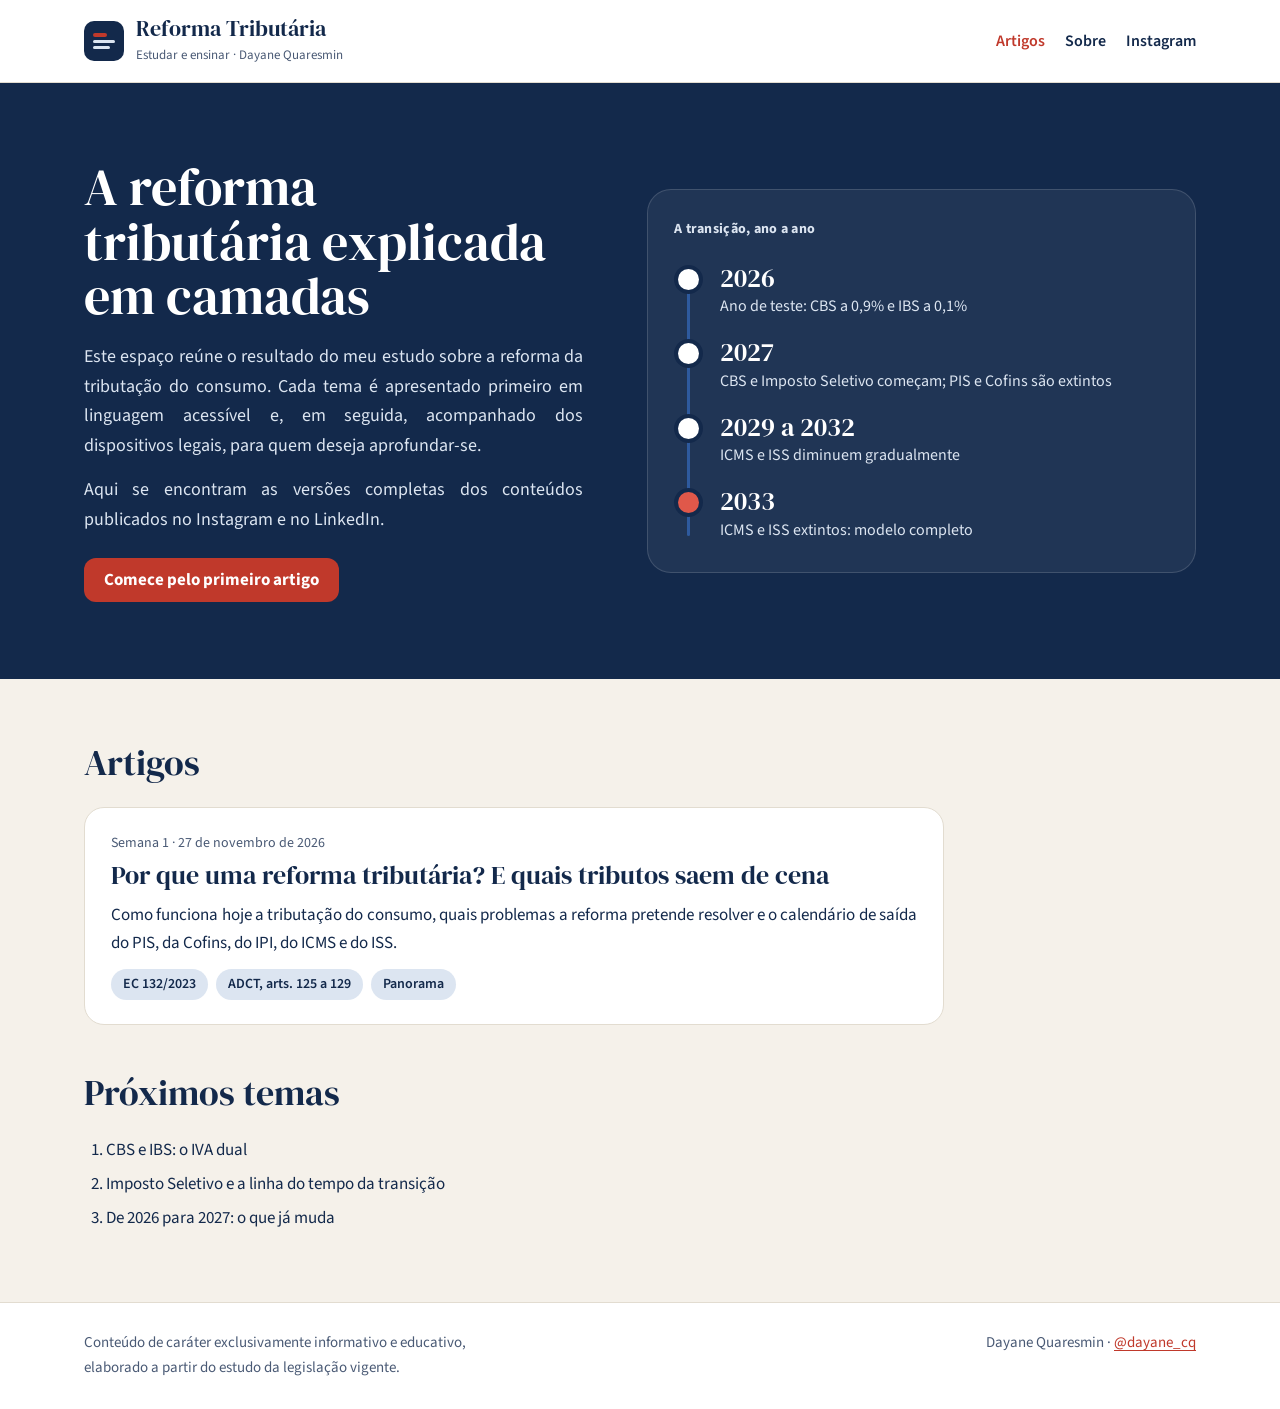
==== index.html @ baf085f2 "Publica o blog com o primeiro artigo (Semana 1) Co-Authored-By: Claude Opus 5.5 <noreply@anthropic.c" ====
<!DOCTYPE html>
<html lang="pt-BR">
<head>
<meta charset="utf-8">
<meta name="viewport" content="width=device-width, initial-scale=1">
<title>Reforma Tributária: Estudar e Ensinar</title>
<meta name="description" content="Estudo da reforma tributária (EC 132/2023, LC 214/2025 e LC 227/2026) explicado em linguagem acessível, sempre com o dispositivo legal.">
<link rel="preconnect" href="https://fonts.googleapis.com">
<link rel="preconnect" href="https://fonts.gstatic.com" crossorigin>
<link href="https://fonts.googleapis.com/css2?family=DM+Serif+Display&family=Source+Sans+3:wght@400;600;700&display=swap" rel="stylesheet">
<link rel="stylesheet" href="assets/style.css">
</head>
<body>

<header class="topo">
  <div class="wrap">
    <a class="marca" href="index.html">
      <svg width="40" height="40" viewBox="0 0 40 40" aria-hidden="true"><rect width="40" height="40" rx="10" fill="#13294B"/><rect x="9" y="12" width="14" height="4" rx="2" fill="#C0392B"/><rect x="9" y="19" width="22" height="3" rx="1.5" fill="#DCE5F1"/><rect x="9" y="25" width="17" height="3" rx="1.5" fill="#DCE5F1"/></svg>
      <span><b>Reforma Tributária</b><small>Estudar e ensinar · Dayane Quaresmin</small></span>
    </a>
    <nav class="menu" aria-label="Menu principal">
      <a href="index.html" aria-current="page">Artigos</a>
      <a href="sobre.html">Sobre</a>
      <a href="https://www.instagram.com/dayane_cq/">Instagram</a>
    </nav>
  </div>
</header>

<section class="capa">
  <div class="wrap">
    <div>
      <h1>A reforma tributária explicada em camadas</h1>
      <p>Este espaço reúne o resultado do meu estudo sobre a reforma da tributação do consumo. Cada tema é apresentado primeiro em linguagem acessível e, em seguida, acompanhado dos dispositivos legais, para quem deseja aprofundar-se.</p>
      <p>Aqui se encontram as versões completas dos conteúdos publicados no Instagram e no LinkedIn.</p>
      <a class="chamada" href="artigos/semana-01-por-que-uma-reforma.html">Comece pelo primeiro artigo</a>
    </div>
    <div class="tempo">
      <h2>A transição, ano a ano</h2>
      <ol class="marcos">
        <li><b>2026</b><span>Ano de teste: CBS a 0,9% e IBS a 0,1%</span></li>
        <li><b>2027</b><span>CBS e Imposto Seletivo começam; PIS e Cofins são extintos</span></li>
        <li><b>2029 a 2032</b><span>ICMS e ISS diminuem gradualmente</span></li>
        <li class="fim"><b>2033</b><span>ICMS e ISS extintos: modelo completo</span></li>
      </ol>
    </div>
  </div>
</section>

<main>
  <h2 class="secao-titulo">Artigos</h2>
  <div class="lista">
    <article class="card">
      <p class="meta">Semana 1 · 27 de novembro de 2026</p>
      <h3><a href="artigos/semana-01-por-que-uma-reforma.html">Por que uma reforma tributária? E quais tributos saem de cena</a></h3>
      <p>Como funciona hoje a tributação do consumo, quais problemas a reforma pretende resolver e o calendário de saída do PIS, da Cofins, do IPI, do ICMS e do ISS.</p>
      <ul class="etiquetas"><li>EC 132/2023</li><li>ADCT, arts. 125 a 129</li><li>Panorama</li></ul>
    </article>
  </div>

  <section class="proximos">
    <h2 class="secao-titulo">Próximos temas</h2>
    <ol>
      <li>CBS e IBS: o IVA dual</li>
      <li>Imposto Seletivo e a linha do tempo da transição</li>
      <li>De 2026 para 2027: o que já muda</li>
    </ol>
  </section>
</main>

<footer class="rodape">
  <div class="wrap">
    <p>Conteúdo de caráter exclusivamente informativo e educativo, elaborado a partir do estudo da legislação vigente.</p>
    <p>Dayane Quaresmin · <a href="https://www.instagram.com/dayane_cq/">@dayane_cq</a></p>
  </div>
</footer>

</body>
</html>
---- assets/style.css ----
/*
VOICE: caderno de estudo sério e acessível, de uma procuradora que aprende e explica.
IDEA: um boletim impresso de estudo, com a linha do tempo da reforma como fio condutor.
PICTURE: na capa, a linha do tempo 2026–2033 em faixa azul-marinho.
COLOUR and TYPE: as cores dos cards (azul-marinho, azul, vermelho, branco, papel); DM Serif Display + Source Sans 3.
LAYOUT: cabeçalho, faixa de destaque, lista de artigos em coluna única; artigo em coluna de leitura de 68 caracteres.
*/
:root{
  --marinho:#13294B; --azul:#2E5A9E; --azul-claro:#DCE5F1; --vermelho:#C0392B;
  --papel:#F5F1EA; --branco:#FFFFFF; --cinza:#4A5A75; --linha:#E2DCD0;
  color-scheme:light;
}
*{box-sizing:border-box;min-width:0}
html{scroll-padding-top:72px}
body{margin:0;background:var(--papel);color:var(--marinho);font:17px/1.65 'Source Sans 3',system-ui,sans-serif;overflow-x:clip}
a{color:var(--vermelho);text-underline-offset:3px}
a:hover{color:#962C21}
a:focus-visible{outline:3px solid var(--azul);outline-offset:3px;border-radius:4px}
img{max-width:100%}

/* Cabeçalho */
.topo{background:var(--branco);border-bottom:1px solid var(--linha)}
.topo .wrap{display:flex;flex-wrap:wrap;align-items:center;gap:12px 28px;padding:16px max(5vw,16px);max-width:1240px;margin:0 auto}
.marca{display:flex;align-items:center;gap:12px;text-decoration:none;color:var(--marinho);margin-right:auto}
.marca svg{flex:none}
.marca b{font:400 22px/1.1 'DM Serif Display',Georgia,serif}
.marca small{display:block;font-size:13px;color:var(--cinza)}
.menu{display:flex;flex-wrap:wrap;gap:4px 20px;font-weight:600;font-size:16px}
.menu a{color:var(--marinho);text-decoration:none;padding:10px 0;display:inline-block}
.menu a:hover,.menu a[aria-current]{color:var(--vermelho)}

/* Faixa da capa */
.capa{background:var(--marinho);color:var(--branco)}
.capa .wrap{max-width:1240px;margin:0 auto;padding:clamp(36px,6vw,80px) max(5vw,16px);display:grid;grid-template-columns:minmax(0,1fr) minmax(0,1.1fr);gap:clamp(28px,5vw,64px);align-items:center}
.capa h1{font:400 clamp(34px,5vw,52px)/1.05 'DM Serif Display',Georgia,serif;margin:0 0 18px;text-wrap:balance}
.capa p{color:var(--azul-claro);font-size:18px;margin:0 0 14px;max-width:34em}
.capa .chamada{display:inline-flex;align-items:center;min-height:44px;padding:0 20px;margin-top:10px;border-radius:12px;background:var(--vermelho);color:var(--branco);font-weight:700;text-decoration:none}
.capa .chamada:hover{background:#962C21;color:var(--branco)}

.tempo{background:rgba(255,255,255,.06);border:1px solid rgba(255,255,255,.14);border-radius:24px;padding:28px 26px}
.tempo h2{font-size:14px;font-weight:700;color:var(--azul-claro);margin:0 0 22px;letter-spacing:.02em}
.marcos{list-style:none;margin:0;padding:0;position:relative;display:grid;gap:18px}
.marcos::before{content:"";position:absolute;left:13px;top:8px;bottom:8px;width:3px;background:var(--azul);border-radius:2px}
.marcos li{position:relative;padding-left:46px}
.marcos li::before{content:"";position:absolute;left:4px;top:5px;width:21px;height:21px;border-radius:50%;background:var(--branco);box-shadow:0 0 0 4px var(--marinho)}
.marcos li.fim::before{background:#E0584A}
.marcos b{display:block;font:400 26px/1.1 'DM Serif Display',Georgia,serif;color:var(--branco)}
.marcos span{color:var(--azul-claro);font-size:16px}

/* Conteúdo */
main{max-width:1240px;margin:0 auto;padding:clamp(32px,5vw,64px) max(5vw,16px)}
.secao-titulo{font:400 clamp(28px,3.4vw,36px)/1.1 'DM Serif Display',Georgia,serif;margin:0 0 24px}
.lista{display:grid;gap:18px;max-width:860px}
.card{background:var(--branco);border:1px solid var(--linha);border-radius:20px;padding:24px 26px}
.card .meta{font-size:14px;color:var(--cinza);margin:0 0 6px}
.card h3{font:400 26px/1.15 'DM Serif Display',Georgia,serif;margin:0 0 10px}
.card h3 a{color:var(--marinho);text-decoration:none}
.card h3 a:hover{color:var(--vermelho)}
.card p{margin:0 0 12px}
.etiquetas{display:flex;flex-wrap:wrap;gap:8px;margin:0;padding:0;list-style:none}
.etiquetas li{font-size:14px;font-weight:600;background:var(--azul-claro);color:var(--marinho);padding:4px 12px;border-radius:999px}
.proximos{margin-top:48px;max-width:860px}
.proximos ol{margin:0;padding-left:22px}
.proximos li{margin:6px 0}

/* Artigo */
.artigo{max-width:720px;margin:0 auto}
.artigo .meta{font-size:15px;color:var(--cinza);margin:0 0 10px}
.artigo h1{font:400 clamp(34px,5vw,48px)/1.08 'DM Serif Display',Georgia,serif;margin:0 0 18px;text-wrap:balance}
.artigo .abertura{font-size:20px;line-height:1.55;color:var(--cinza);margin:0 0 32px}
.artigo h2{font:400 30px/1.15 'DM Serif Display',Georgia,serif;margin:44px 0 14px}
.artigo p,.artigo li{max-width:68ch}
.artigo ul{padding-left:22px}
.artigo li{margin:8px 0}
.tabela{width:100%;border-collapse:collapse;margin:20px 0 8px;background:var(--branco);border-radius:16px;overflow:hidden;font-size:16px}
.tabela th,.tabela td{text-align:left;padding:12px 14px;border-bottom:1px solid var(--linha);vertical-align:top}
.tabela th{background:var(--marinho);color:var(--branco);font-weight:700}
.tabela tr:last-child td{border-bottom:0}
.riscado{text-decoration:line-through;text-decoration-color:var(--vermelho);color:var(--cinza)}
.nota{background:var(--azul-claro);border-radius:16px;padding:18px 20px;margin:24px 0}
.nota strong{display:block;margin-bottom:4px}
.aprofundar{background:var(--marinho);color:var(--branco);border-radius:20px;padding:26px 26px 18px;margin:48px 0 0}
.aprofundar h2{color:var(--branco);margin:0 0 12px;font-size:26px}
.aprofundar li{color:var(--azul-claro)}
.aprofundar b{color:var(--branco)}
.voltar{display:inline-flex;align-items:center;min-height:44px;font-weight:600}

/* Sobre */
.sobre{max-width:720px}
.sobre h1{font:400 clamp(34px,5vw,48px)/1.08 'DM Serif Display',Georgia,serif;margin:0 0 20px}

/* Rodapé */
.rodape{background:var(--branco);border-top:1px solid var(--linha);font-size:15px;color:var(--cinza)}
.rodape .wrap{max-width:1240px;margin:0 auto;padding:28px max(5vw,16px);display:flex;flex-wrap:wrap;gap:10px 32px;justify-content:space-between}
.rodape p{margin:0;max-width:60ch}

/* Texto justificado */
.capa p,.card p,.artigo p,.artigo li,.sobre p,.sobre li,.nota,.proximos li{text-align:justify;hyphens:auto;-webkit-hyphens:auto}
.artigo .meta,.card .meta{text-align:left}

@media(max-width:820px){
  .capa .wrap{grid-template-columns:minmax(0,1fr)}
}
@media(max-width:600px){
  body{font-size:16px}
  .tabela{font-size:14px}
  .tabela thead{display:none}
  .tabela tr{display:grid;padding:10px 14px;border-bottom:1px solid var(--linha)}
  .tabela td{border:0;padding:3px 0}
  .tabela td::before{content:attr(data-l) ": ";font-weight:700;color:var(--marinho)}
}
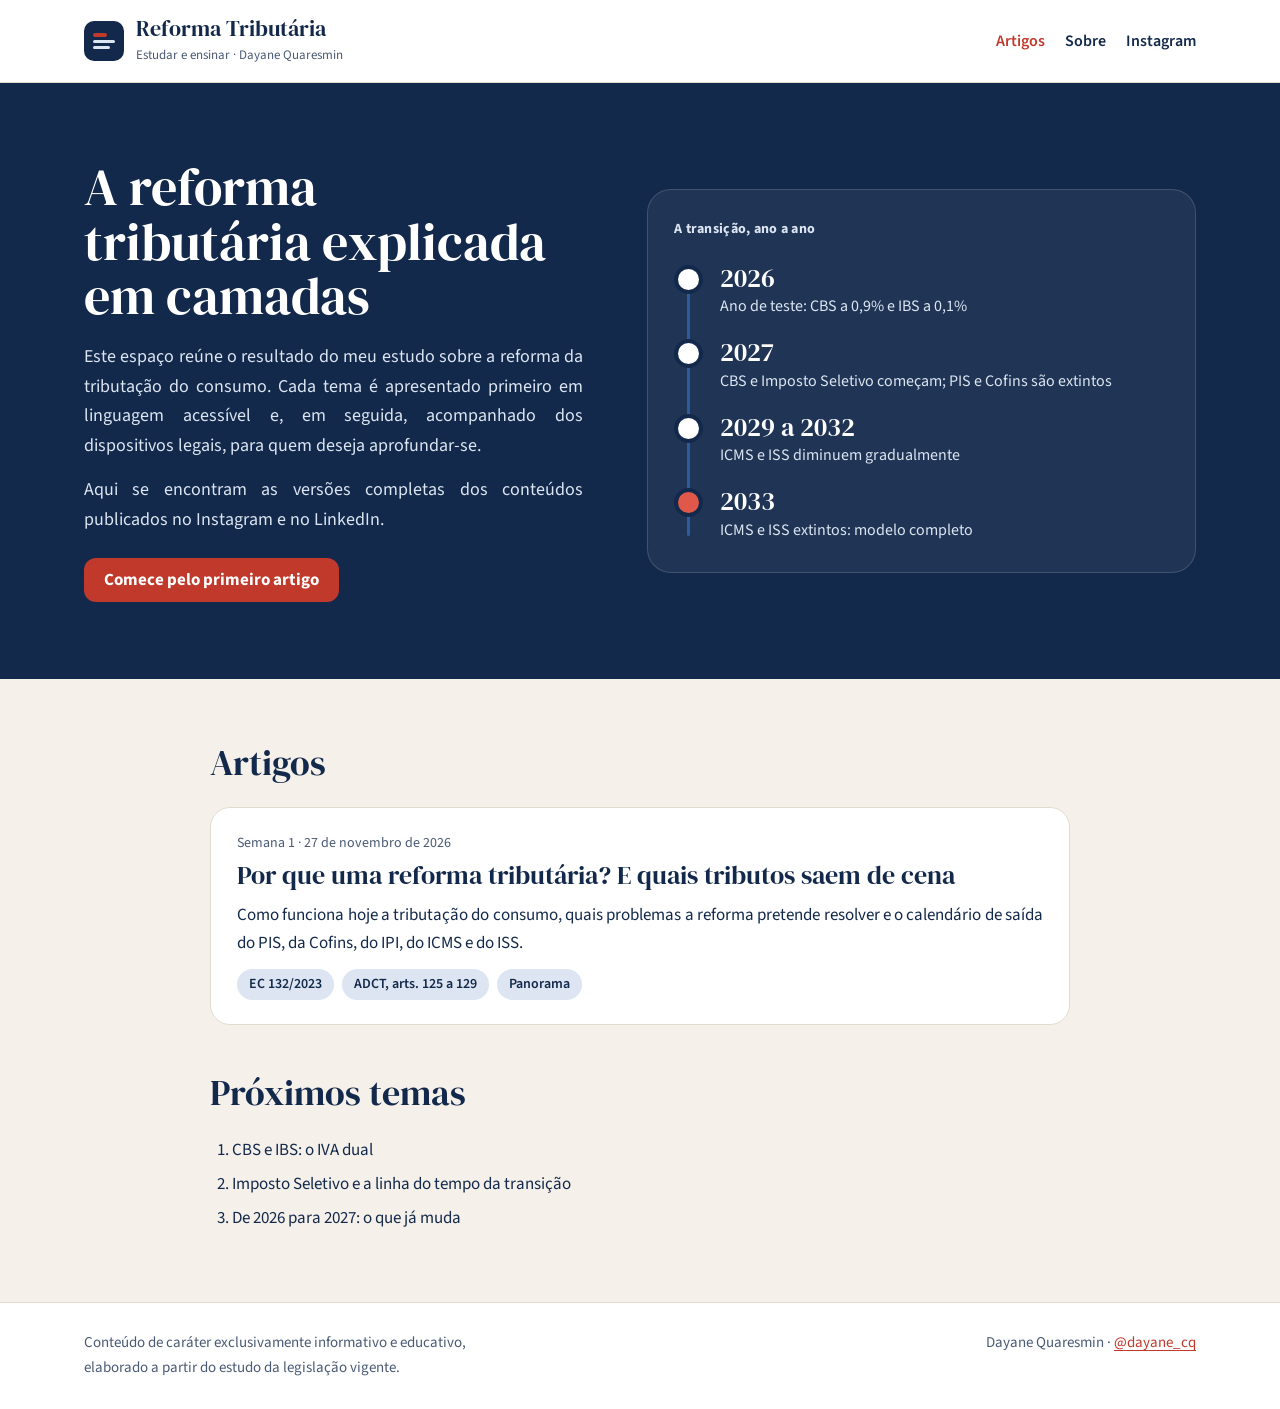
==== commit 1ff03c8d: "Centraliza o conteúdo e força a atualização do estilo Co-Authored-By: Claude Opus 5.5 <noreply@anthr" ====
--- a/index.html
+++ b/index.html
@@ -8,7 +8,7 @@
 <link rel="preconnect" href="https://fonts.googleapis.com">
 <link rel="preconnect" href="https://fonts.gstatic.com" crossorigin>
 <link href="https://fonts.googleapis.com/css2?family=DM+Serif+Display&family=Source+Sans+3:wght@400;600;700&display=swap" rel="stylesheet">
-<link rel="stylesheet" href="assets/style.css">
+<link rel="stylesheet" href="assets/style.css?v=3">
 </head>
 <body>
 
@@ -47,6 +47,7 @@
 </section>
 
 <main>
+  <div class="coluna">
   <h2 class="secao-titulo">Artigos</h2>
   <div class="lista">
     <article class="card">
@@ -65,6 +66,7 @@
       <li>De 2026 para 2027: o que já muda</li>
     </ol>
   </section>
+  </div>
 </main>
 
 <footer class="rodape">
--- a/assets/style.css
+++ b/assets/style.css
@@ -50,7 +50,7 @@
 /* Conteúdo */
 main{max-width:1240px;margin:0 auto;padding:clamp(32px,5vw,64px) max(5vw,16px)}
 .secao-titulo{font:400 clamp(28px,3.4vw,36px)/1.1 'DM Serif Display',Georgia,serif;margin:0 0 24px}
-.lista{display:grid;gap:18px;max-width:860px}
+.lista{display:grid;gap:18px}
 .card{background:var(--branco);border:1px solid var(--linha);border-radius:20px;padding:24px 26px}
 .card .meta{font-size:14px;color:var(--cinza);margin:0 0 6px}
 .card h3{font:400 26px/1.15 'DM Serif Display',Georgia,serif;margin:0 0 10px}
@@ -59,7 +59,7 @@
 .card p{margin:0 0 12px}
 .etiquetas{display:flex;flex-wrap:wrap;gap:8px;margin:0;padding:0;list-style:none}
 .etiquetas li{font-size:14px;font-weight:600;background:var(--azul-claro);color:var(--marinho);padding:4px 12px;border-radius:999px}
-.proximos{margin-top:48px;max-width:860px}
+.proximos{margin-top:48px}
 .proximos ol{margin:0;padding-left:22px}
 .proximos li{margin:6px 0}
 
@@ -69,7 +69,6 @@
 .artigo h1{font:400 clamp(34px,5vw,48px)/1.08 'DM Serif Display',Georgia,serif;margin:0 0 18px;text-wrap:balance}
 .artigo .abertura{font-size:20px;line-height:1.55;color:var(--cinza);margin:0 0 32px}
 .artigo h2{font:400 30px/1.15 'DM Serif Display',Georgia,serif;margin:44px 0 14px}
-.artigo p,.artigo li{max-width:68ch}
 .artigo ul{padding-left:22px}
 .artigo li{margin:8px 0}
 .tabela{width:100%;border-collapse:collapse;margin:20px 0 8px;background:var(--branco);border-radius:16px;overflow:hidden;font-size:16px}
@@ -86,7 +85,8 @@
 .voltar{display:inline-flex;align-items:center;min-height:44px;font-weight:600}
 
 /* Sobre */
-.sobre{max-width:720px}
+.sobre{max-width:860px;margin:0 auto}
+.coluna{max-width:860px;margin:0 auto}
 .sobre h1{font:400 clamp(34px,5vw,48px)/1.08 'DM Serif Display',Georgia,serif;margin:0 0 20px}
 
 /* Rodapé */
@@ -94,9 +94,9 @@
 .rodape .wrap{max-width:1240px;margin:0 auto;padding:28px max(5vw,16px);display:flex;flex-wrap:wrap;gap:10px 32px;justify-content:space-between}
 .rodape p{margin:0;max-width:60ch}
 
-/* Texto justificado */
-.capa p,.card p,.artigo p,.artigo li,.sobre p,.sobre li,.nota,.proximos li{text-align:justify;hyphens:auto;-webkit-hyphens:auto}
-.artigo .meta,.card .meta{text-align:left}
+/* Texto justificado, sem separação silábica, com a mesma largura dentro e fora das caixas */
+p,li,.nota{text-align:justify;hyphens:manual;-webkit-hyphens:manual;overflow-wrap:normal;word-break:normal}
+.meta,.marcos li,.etiquetas li,.menu a,.rodape p,.tabela td{text-align:left}
 
 @media(max-width:820px){
   .capa .wrap{grid-template-columns:minmax(0,1fr)}
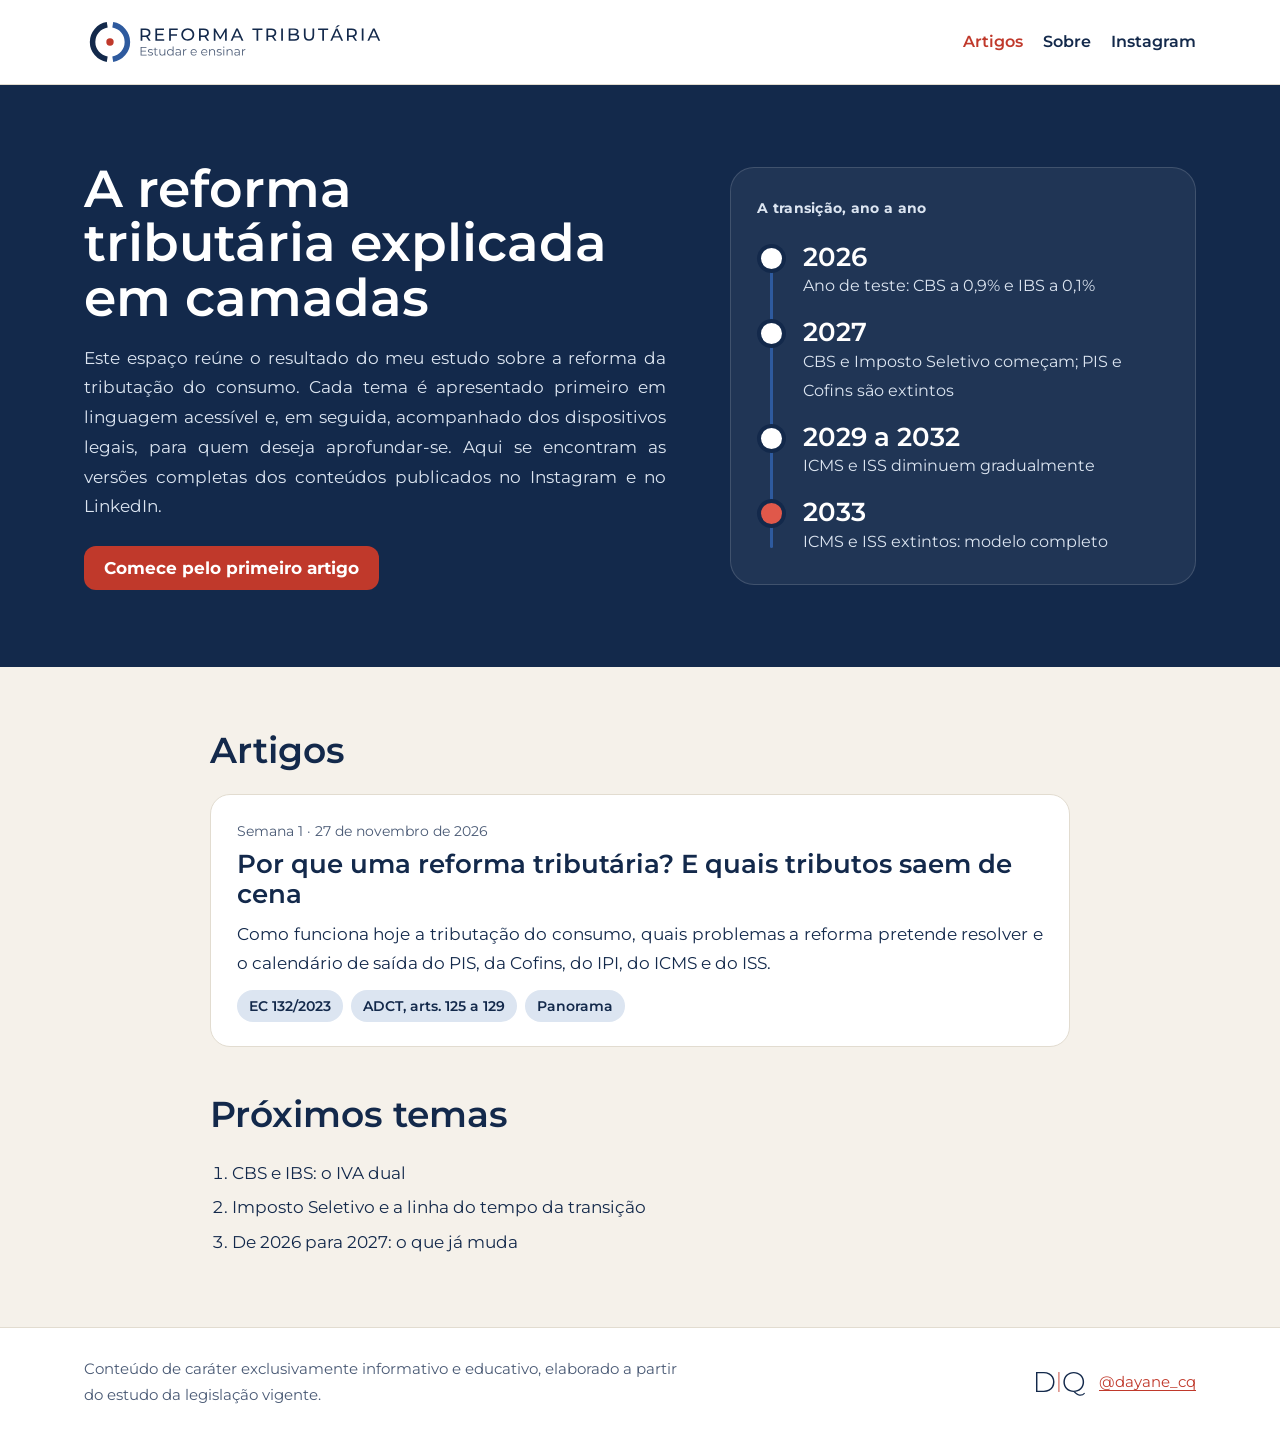
==== commit ebf3a9cb: "Aplica a identidade visual: selo da série, assinatura D | Q, ícone e fonte Montserrat Co-Authored-By" ====
--- a/index.html
+++ b/index.html
@@ -7,17 +7,15 @@
 <meta name="description" content="Estudo da reforma tributária (EC 132/2023, LC 214/2025 e LC 227/2026) explicado em linguagem acessível, sempre com o dispositivo legal.">
 <link rel="preconnect" href="https://fonts.googleapis.com">
 <link rel="preconnect" href="https://fonts.gstatic.com" crossorigin>
-<link href="https://fonts.googleapis.com/css2?family=DM+Serif+Display&family=Source+Sans+3:wght@400;600;700&display=swap" rel="stylesheet">
-<link rel="stylesheet" href="assets/style.css?v=3">
+<link href="https://fonts.googleapis.com/css2?family=Montserrat:wght@400;500;600&display=swap" rel="stylesheet">
+<link rel="icon" href="assets/marca/serie-simbolo.svg" type="image/svg+xml">
+<link rel="stylesheet" href="assets/style.css?v=4">
 </head>
 <body>
 
 <header class="topo">
   <div class="wrap">
-    <a class="marca" href="index.html">
-      <svg width="40" height="40" viewBox="0 0 40 40" aria-hidden="true"><rect width="40" height="40" rx="10" fill="#13294B"/><rect x="9" y="12" width="14" height="4" rx="2" fill="#C0392B"/><rect x="9" y="19" width="22" height="3" rx="1.5" fill="#DCE5F1"/><rect x="9" y="25" width="17" height="3" rx="1.5" fill="#DCE5F1"/></svg>
-      <span><b>Reforma Tributária</b><small>Estudar e ensinar · Dayane Quaresmin</small></span>
-    </a>
+    <a class="marca" href="index.html"><svg class="logo" width="302" height="52" viewBox="0 0 1040.06 179.00" role="img" aria-label="Reforma Tributária: estudar e ensinar"><path d="M80.00 30.26 A60 60 0 0 0 80.00 148.74" fill="none" stroke="#13294B" stroke-width="19.00"/><path d="M99.00 30.26 A60 60 0 0 1 99.00 148.74" fill="none" stroke="#2E5A9E" stroke-width="19.00"/><circle cx="89.5" cy="89.5" r="12.73" fill="#C0392B"/><path transform="translate(188.69,84.80) scale(0.06000,-0.06000)" d="M105.1311818943839 0V700H378.44509639564126Q514.2011735121542 700 592.2682313495391 635.2774518021794Q670.3352891869238 570.5549036043587 670.3352891869238 455.6433361274099Q670.3352891869238 380.2652975691534 635.2240150880134 325.80951383067895Q600.1127409891031 271.3537300922045 534.8124476110645 242.16471081307628Q469.51215423302597 212.97569153394804 378.44509639564126 212.97569153394804H160.04568315171835L204.51508801341157 259.1341156747695V0ZM573.4178541492037 0 394.6404023470243 254H502.4023470243085L682.0243084660519 0ZM204.51508801341157 249.31098072087175 160.04568315171835 297.8474434199497H375.3780385582565Q471.3537300922045 297.8474434199497 520.7303017602683 339.4130343671417Q570.1068734283319 380.9786253143336 570.1068734283319 455.6433361274099Q570.1068734283319 531.3080469404862 520.7303017602683 572.3736378876781Q471.3537300922045 613.43922883487 375.3780385582565 613.43922883487H160.04568315171835L204.51508801341157 662.8202011735121Z" fill="#13294B"/><path transform="translate(239.51,84.80) scale(0.06000,-0.06000)" d="M105.1311818943839 0V700H599.2011735121542V613.43922883487H204.51508801341157V86.56077116512992H613.3566638725902V0ZM196.13704945515508 313.06412405699916V397.93587594300084H555.8901927912825V313.06412405699916Z" fill="#13294B"/><path transform="translate(286.91,84.80) scale(0.06000,-0.06000)" d="M105.1311818943839 0V700H599.2011735121542V613.43922883487H204.51508801341157V0ZM195.29253981559094 282.9300083822297V369.4907795473596H555.8901927912825V282.9300083822297Z" fill="#13294B"/><path transform="translate(332.21,84.80) scale(0.06000,-0.06000)" d="M420.71724680519407 -8.067057837384745Q340.5229261334392 -8.067057837384745 272.30567932824516 18.855196982397317Q204.08843252305113 45.77745180217938 153.89941324392288 94.19970662196144Q103.71039396479463 142.6219614417435 75.86588432523051 207.6817382443338Q48.02137468566639 272.74151504692406 48.02137468566639 350Q48.02137468566639 427.25848495307594 75.86588432523051 492.31826175566624Q103.71039396479463 557.3780385582565 154.006828943692 605.9221521515327Q204.30326392258937 654.4662657448089 272.2293771415126 681.2666617910968Q340.15549036043586 708.0670578373847 420.53352891869235 708.0670578373847Q500.91156747694885 708.0670578373847 568.5950693739798 681.4168598142408Q636.2785712710107 654.7666617910968 686.3953627520184 606.4946049944588Q736.512154233026 558.2225481978206 764.3566638725902 492.871332774518Q792.2011735121542 427.52011735121545 792.2011735121542 349.9155490360436Q792.2011735121542 272.3109807208717 764.3566638725902 207.04421626152555Q736.512154233026 141.77745180217937 686.3953627520184 93.50539500554126Q636.2785712710107 45.23333820890316 568.5950693739798 18.58314018575921Q500.91156747694885 -8.067057837384745 420.71724680519407 -8.067057837384745ZM420.53352891869235 81.02724224643755Q479.0213746856664 81.02724224643755 528.4162863618019 101.08596244047726Q577.8111980379374 121.14468263451695 614.4590357331347 157.6515533876692Q651.1068734283319 194.15842414082147 671.5398155909472 243.09023549320725Q691.9727577535624 292.022046845593 691.9727577535624 350.2549463062835Q691.9727577535624 408.48784576697403 671.6347043144938 457.0921861302893Q651.296650875425 505.69652649360455 614.6083976127912 542.2502039569242Q577.9201443501574 578.803881420244 528.4707595179119 598.8883195869032Q479.0213746856664 618.9727577535624 420.53352891869235 618.9727577535624Q362.0456831517184 618.9727577535624 312.4001949574767 598.8609293126158Q262.754706763235 578.7491008716693 225.92095745782984 542.1455731091465Q189.08720815242472 505.5420453466238 168.66849929834143 456.8714205195331Q148.24979044425817 408.20079569244234 148.24979044425817 350.2787297825162Q148.24979044425817 292.3566638725901 168.6295816505372 243.42485252020433Q189.00937285681627 194.49304116781855 225.7729177779471 157.6930838697433Q262.53646269907796 120.89312657166806 312.29107292539817 100.9601844090528Q362.0456831517184 81.02724224643755 420.53352891869235 81.02724224643755Z" fill="#13294B"/><path transform="translate(389.81,84.80) scale(0.06000,-0.06000)" d="M105.1311818943839 0V700H378.44509639564126Q514.2011735121542 700 592.2682313495391 635.2774518021794Q670.3352891869238 570.5549036043587 670.3352891869238 455.6433361274099Q670.3352891869238 380.2652975691534 635.2240150880134 325.80951383067895Q600.1127409891031 271.3537300922045 534.8124476110645 242.16471081307628Q469.51215423302597 212.97569153394804 378.44509639564126 212.97569153394804H160.04568315171835L204.51508801341157 259.1341156747695V0ZM573.4178541492037 0 394.6404023470243 254H502.4023470243085L682.0243084660519 0ZM204.51508801341157 249.31098072087175 160.04568315171835 297.8474434199497H375.3780385582565Q471.3537300922045 297.8474434199497 520.7303017602683 339.4130343671417Q570.1068734283319 380.9786253143336 570.1068734283319 455.6433361274099Q570.1068734283319 531.3080469404862 520.7303017602683 572.3736378876781Q471.3537300922045 613.43922883487 375.3780385582565 613.43922883487H160.04568315171835L204.51508801341157 662.8202011735121Z" fill="#13294B"/><path transform="translate(440.63,84.80) scale(0.06000,-0.06000)" d="M105.1311818943839 0V700H187.15842414082147L500.7347024308466 171.20410729253982H457.10980720871754L767.1525565800503 700H849.1797988264879L850.0243084660519 0H754.0184409052808L753.1739312657166 548.546102263202H775.5305951383068L500.0456831517184 84.6433361274099H454.2652975691534L176.0913663034367 548.546102263202H201.13704945515508V0Z" fill="#13294B"/><path transform="translate(505.13,84.80) scale(0.06000,-0.06000)" d="M-1.1341156747694896 0 316.2652975691534 700H414.8046940486169L733.048616932104 0H628.1311818943839L344.91156747694885 644.3080469404862H385.31391450125733L102.09430008382229 0ZM133.7347024308466 174.68608549874267 161.46940486169322 255.33528918692372H555.0884325230511L583.6676445934619 174.68608549874267Z" fill="#13294B"/><path transform="translate(579.59,84.80) scale(0.06000,-0.06000)" d="M243.73176865046102 0V613.43922883487H4V700H582.8474434199497V613.43922883487H343.1156747694887V0Z" fill="#13294B"/><path transform="translate(622.01,84.80) scale(0.06000,-0.06000)" d="M105.1311818943839 0V700H378.44509639564126Q514.2011735121542 700 592.2682313495391 635.2774518021794Q670.3352891869238 570.5549036043587 670.3352891869238 455.6433361274099Q670.3352891869238 380.2652975691534 635.2240150880134 325.80951383067895Q600.1127409891031 271.3537300922045 534.8124476110645 242.16471081307628Q469.51215423302597 212.97569153394804 378.44509639564126 212.97569153394804H160.04568315171835L204.51508801341157 259.1341156747695V0ZM573.4178541492037 0 394.6404023470243 254H502.4023470243085L682.0243084660519 0ZM204.51508801341157 249.31098072087175 160.04568315171835 297.8474434199497H375.3780385582565Q471.3537300922045 297.8474434199497 520.7303017602683 339.4130343671417Q570.1068734283319 380.9786253143336 570.1068734283319 455.6433361274099Q570.1068734283319 531.3080469404862 520.7303017602683 572.3736378876781Q471.3537300922045 613.43922883487 375.3780385582565 613.43922883487H160.04568315171835L204.51508801341157 662.8202011735121Z" fill="#13294B"/><path transform="translate(672.83,84.80) scale(0.06000,-0.06000)" d="M105.1311818943839 0V700H204.51508801341157V0Z" fill="#13294B"/><path transform="translate(698.63,84.80) scale(0.06000,-0.06000)" d="M105.1311818943839 0V700H419.28960603520534Q539.9572506286672 700 605.1462699077955 651.6997066219615Q670.3352891869238 603.3994132439229 670.3352891869238 518.7774518021794Q670.3352891869238 462.46647108130765 644.446563285834 423.1219614417435Q618.5578373847443 383.77745180217937 575.7361693210394 363.0884325230511Q532.9145012573345 342.3994132439229 483.1156747694887 342.3994132439229L500.96018440905283 372.28960603520534Q560.8474434199497 372.28960603520534 607.1691114836547 351.3673512154233Q653.4907795473596 330.44509639564126 680.0685247275776 289.6005867560771Q706.6462699077955 248.75607711651298 706.6462699077955 188.91156747694887Q706.6462699077955 99.22254819782061 639.5014668901929 49.61127409891031Q572.3566638725902 0 439.28960603520534 0ZM204.51508801341157 81.49371332774518H434.84450963956414Q518.1311818943839 81.49371332774518 562.2745180217937 109.17057837384745Q606.4178541492037 136.8474434199497 606.4178541492037 197.3566638725901Q606.4178541492037 257.8658843252305 562.2745180217937 285.8872590108969Q518.1311818943839 313.9086336965633 434.84450963956414 313.9086336965633H196.13704945515508V395.4023470243085H409.77745180217937Q486.13118189438393 395.4023470243085 528.1190276613579 423.1569572506287Q570.1068734283319 450.91156747694885 570.1068734283319 506.9543168482816Q570.1068734283319 562.9970662196145 528.1190276613579 590.7516764459347Q486.13118189438393 618.5062866722549 409.77745180217937 618.5062866722549H204.51508801341157Z" fill="#13294B"/><path transform="translate(751.25,84.80) scale(0.06000,-0.06000)" d="M395.3109807208717 -8.067057837384745Q256.79882648784576 -8.067057837384745 177.96500419111482 71.0Q99.1311818943839 150.06705783738474 99.1311818943839 302.28960603520534V700H198.51508801341157V305.82313495389775Q198.51508801341157 189.46940486169322 250.08067896060354 135.2483235540654Q301.6462699077955 81.02724224643755 396.15549036043586 81.02724224643755Q490.6647108130763 81.02724224643755 542.2303017602683 135.2483235540654Q593.7958927074602 189.46940486169322 593.7958927074602 305.82313495389775V700H691.4907795473596V302.28960603520534Q691.4907795473596 150.06705783738474 612.6569572506287 71.0Q533.8231349538977 -8.067057837384745 395.3109807208717 -8.067057837384745Z" fill="#13294B"/><path transform="translate(805.91,84.80) scale(0.06000,-0.06000)" d="M243.73176865046102 0V613.43922883487H4V700H582.8474434199497V613.43922883487H343.1156747694887V0Z" fill="#13294B"/><path transform="translate(848.33,84.80) scale(0.06000,-0.06000)" d="M-1.1341156747694896 0 316.2652975691534 700H414.8046940486169L733.048616932104 0H628.1311818943839L344.91156747694885 644.3080469404862H385.31391450125733L102.09430008382229 0ZM133.7347024308466 174.68608549874267 161.46940486169322 255.33528918692372H555.0884325230511L583.6676445934619 174.68608549874267ZM290.55490360435874 757.0 427.17686504610225 887.268231349539H549.0943000838223L381.3595976529757 757.0Z" fill="#13294B"/><path transform="translate(899.45,84.80) scale(0.06000,-0.06000)" d="M105.1311818943839 0V700H378.44509639564126Q514.2011735121542 700 592.2682313495391 635.2774518021794Q670.3352891869238 570.5549036043587 670.3352891869238 455.6433361274099Q670.3352891869238 380.2652975691534 635.2240150880134 325.80951383067895Q600.1127409891031 271.3537300922045 534.8124476110645 242.16471081307628Q469.51215423302597 212.97569153394804 378.44509639564126 212.97569153394804H160.04568315171835L204.51508801341157 259.1341156747695V0ZM573.4178541492037 0 394.6404023470243 254H502.4023470243085L682.0243084660519 0ZM204.51508801341157 249.31098072087175 160.04568315171835 297.8474434199497H375.3780385582565Q471.3537300922045 297.8474434199497 520.7303017602683 339.4130343671417Q570.1068734283319 380.9786253143336 570.1068734283319 455.6433361274099Q570.1068734283319 531.3080469404862 520.7303017602683 572.3736378876781Q471.3537300922045 613.43922883487 375.3780385582565 613.43922883487H160.04568315171835L204.51508801341157 662.8202011735121Z" fill="#13294B"/><path transform="translate(950.27,84.80) scale(0.06000,-0.06000)" d="M105.1311818943839 0V700H204.51508801341157V0Z" fill="#13294B"/><path transform="translate(976.07,84.80) scale(0.06000,-0.06000)" d="M-1.1341156747694896 0 316.2652975691534 700H414.8046940486169L733.048616932104 0H628.1311818943839L344.91156747694885 644.3080469404862H385.31391450125733L102.09430008382229 0ZM133.7347024308466 174.68608549874267 161.46940486169322 255.33528918692372H555.0884325230511L583.6676445934619 174.68608549874267Z" fill="#13294B"/><path transform="translate(190.20,136.20) scale(0.04200,-0.04200)" d="M114.30092204526404 0V700H594.1994970662196V635.6689019279129H187.56496227996647V64.33109807208717H608.6328583403185V0ZM180.2984073763621 323.9010896898575V387.0989103101425H550.3327745180218V323.9010896898575Z" fill="#4A5A75"/><path transform="translate(218.30,136.20) scale(0.04200,-0.04200)" d="M240.233025984912 -4.699916177703269Q174.96647108130762 -4.699916177703269 116.84995808885162 13.883487007544007Q58.73344509639564 32.46689019279128 26.333612740989103 60.067057837384745L57.59932942162615 116.2984073763621Q89.56580050293378 91.56496227996647 139.56580050293377 74.18147527242246Q189.56580050293377 56.797988264878455 244.7661357921207 56.797988264878455Q319.766974015088 56.797988264878455 352.967309304275 80.2984073763621Q386.1676445934619 103.79882648784576 386.1676445934619 142.89941324392288Q386.1676445934619 171.96647108130762 367.73428331936293 188.3667225481978Q349.30092204526403 204.766974015088 318.9341994970662 213.43378038558257Q288.5674769488684 222.10058675607712 251.9840737636211 227.96730930427492Q215.40067057837385 233.83403185247275 178.81726739312657 242.1173512154233Q142.2338642078793 250.40067057837385 111.86714165968147 265.7506286672255Q81.50041911148365 281.1005867560771 63.067057837384745 308.01718357082984Q44.63369656328584 334.93378038558257 44.63369656328584 379.6336965632858Q44.63369656328584 423.1332774518022 69.01676445934619 457.09974853310985Q93.39983235540655 491.06621961441743 139.84953897736798 510.63285834031853Q186.29924559932942 530.1994970662196 253.13243922883487 530.1994970662196Q303.9656328583403 530.1994970662196 355.2154233025985 516.8327745180218Q406.46521374685665 503.466051969824 438.8650461022632 480.5993294216262L407.5993294216262 424.3679798826488Q373.19949706621964 448.2347024308466 333.1827326068734 458.46814752724225Q293.1659681475272 468.7015926236379 252.56580050293377 468.7015926236379Q182.2984073763621 468.7015926236379 148.8981559094719 444.20117351215424Q115.49790444258173 419.7007544006706 115.49790444258173 382.4668901927913Q115.49790444258173 351.83319362950544 133.93126571668063 334.7162615255658Q152.36462699077953 317.5993294216262 182.73134953897735 308.14920368818105Q213.09807208717518 298.69907795473597 249.68147527242246 292.8323554065381Q286.26487845766974 286.9656328583403 322.63160100586754 278.68231349538974Q358.9983235540654 270.3989941324392 389.36504610226325 255.5490360435876Q419.73176865046105 240.69907795473597 438.16512992455995 214.4991617770327Q456.59849119865885 188.29924559932942 456.59849119865885 144.59932942162615Q456.59849119865885 99.36630343671416 431.06538139145016 65.74979044425817Q405.5322715842414 32.13327745180218 357.3658843252305 13.716680637049455Q309.19949706621964 -4.699916177703269 240.233025984912 -4.699916177703269Z" fill="#4A5A75"/><path transform="translate(238.79,136.20) scale(0.04200,-0.04200)" d="M264.99916177703267 -4.699916177703269Q190.96647108130762 -4.699916177703269 151.03352891869235 35.39983235540654Q111.10058675607712 75.49958088851635 111.10058675607712 148.36546521374686V640.7661357921207H182.09807208717518V152.2321877619447Q182.09807208717518 105.73176865046102 205.41492036881812 80.69823973176865Q228.73176865046102 55.664710813076276 272.79882648784576 55.664710813076276Q319.69907795473597 55.664710813076276 350.8658843252305 82.56496227996647L375.6320201173512 31.73344509639564Q355.36546521374686 13.300083822296731 325.5989103101425 4.300083822296731Q295.8323554065381 -4.699916177703269 264.99916177703267 -4.699916177703269ZM17.333612740989103 466.26823134953895V525.4995808885163H341.79882648784576V466.26823134953895Z" fill="#4A5A75"/><path transform="translate(255.85,136.20) scale(0.04200,-0.04200)" d="M316.4668901927913 -4.699916177703269Q248.766974015088 -4.699916177703269 198.71709974853312 20.083403185247278Q148.66722548197822 44.86672254819782 121.1839899413244 95.13327745180219Q93.70075440067058 145.39983235540655 93.70075440067058 220.49958088851633V525.4995808885163H164.69823973176864V227.86588432523052Q164.69823973176864 144.33193629505448 206.1986588432523 101.69823973176864Q247.69907795473597 59.064543168482814 323.39983235540655 59.064543168482814Q378.2003352891869 59.064543168482814 418.4006705783738 81.74811399832356Q458.6010058675608 104.4316848281643 480.4844928751048 147.34870075440068Q502.3679798826488 190.26571668063704 502.3679798826488 249.59932942162615V525.4995808885163H573.3654652137468V0H505.20117351215424V143.73344509639566L516.2673931265716 117.50125733445097Q491.43419949706623 60.13411567476949 438.85079631181895 27.71709974853311Q386.2673931265717 -4.699916177703269 316.4668901927913 -4.699916177703269Z" fill="#4A5A75"/><path transform="translate(284.07,136.20) scale(0.04200,-0.04200)" d="M308.39983235540655 -4.699916177703269Q233.4333612740989 -4.699916177703269 173.883487007544 29.083403185247278Q114.33361274098911 62.86672254819782 80.20033528918692 123.21668063704946Q46.067057837384745 183.5666387259011 46.067057837384745 262.96647108130765Q46.067057837384745 342.7996647108131 80.20033528918692 402.7162615255658Q114.33361274098911 462.63285834031853 173.883487007544 496.41617770326906Q233.4333612740989 530.1994970662196 308.39983235540655 530.1994970662196Q376.5666387259011 530.1994970662196 431.43336127409896 498.966051969824Q486.30008382229676 467.7326068734283 518.8000838222968 408.3826487845767Q551.3000838222968 349.0326906957251 551.3000838222968 262.96647108130765Q551.3000838222968 177.90025146689018 519.3667225481978 117.8336127409891Q487.4333612740989 57.76697401508801 432.56663872590104 26.53352891869237Q377.69991617770324 -4.699916177703269 308.39983235540655 -4.699916177703269ZM313.49958088851633 57.931265716680635Q369.30008382229676 57.931265716680635 413.58382229673094 83.54819782062029Q457.86756077116513 109.16512992455993 483.61777032690696 155.6655490360436Q509.3679798826488 202.16596814752725 509.3679798826488 262.96647108130765Q509.3679798826488 324.766974015088 483.61777032690696 370.7673931265717Q457.86756077116513 416.76781223805534 413.58382229673094 442.16806370494555Q369.30008382229676 467.5683151718357 313.49958088851633 467.5683151718357Q257.69907795473597 467.5683151718357 213.6320201173512 442.16806370494555Q169.56496227996647 416.76781223805534 143.59807208717518 370.7673931265717Q117.6311818943839 324.766974015088 117.6311818943839 262.96647108130765Q117.6311818943839 202.16596814752725 143.59807208717518 155.6655490360436Q169.56496227996647 109.16512992455993 213.6320201173512 83.54819782062029Q257.69907795473597 57.931265716680635 313.49958088851633 57.931265716680635ZM511.06789606035204 0V158.26823134953898L518.2347024308466 263.96647108130765L508.2347024308466 369.6647108130763V742H579.2321877619447V0Z" fill="#4A5A75"/><path transform="translate(312.55,136.20) scale(0.04200,-0.04200)" d="M428.00083822296733 0V115.63369656328584L425.1676445934619 135.46689019279128V328.93378038558257Q425.1676445934619 396.33445096395644 387.41743503772005 432.2347024308466Q349.6672254819782 468.1349538977368 275.9002514668902 468.1349538977368Q224.69991617770327 468.1349538977368 178.96647108130765 451.2514668901928Q133.233025984912 434.3679798826488 100.93294216261526 406.33445096395644L69.36714165968148 458.8658843252305Q109.20033528918692 492.7326068734283 165.3168482816429 511.466051969824Q221.4333612740989 530.1994970662196 282.83319362950544 530.1994970662196Q385.2992455993294 530.1994970662196 440.7321877619447 479.3830678960603Q496.16512992455995 428.5666387259011 496.16512992455995 325.9673093042749V0ZM246.86672254819783 -4.699916177703269Q187.73344509639566 -4.699916177703269 144.46689019279128 14.433361274098909Q101.20033528918692 33.566638725901086 78.00041911148365 68.26655490360436Q54.800502933780386 102.96647108130763 54.800502933780386 147.6663872590109Q54.800502933780386 188.63285834031853 74.2837384744342 222.39941324392288Q93.76697401508801 256.1659681475272 138.30008382229673 276.7992455993294Q182.83319362950544 297.4325230511316 258.06621961441743 297.4325230511316H439.00083822296733V244.43419949706623H260.466051969824Q183.79882648784576 244.43419949706623 154.51508801341157 217.45054484492874Q125.23134953897737 190.46689019279128 125.23134953897737 150.36630343671416Q125.23134953897737 104.83235540653814 160.29840737636212 77.98197820620285Q195.36546521374686 51.13160100586756 257.63285834031853 51.13160100586756Q318.4668901927913 51.13160100586756 361.58382229673094 78.54861693210394Q404.7007544006706 105.96563285834031 425.1676445934619 157.63285834031853L440.8340318524728 108.93461860854987Q420.9673093042749 56.5674769488684 371.5838222967309 25.933780385582565Q322.2003352891869 -4.699916177703269 246.86672254819783 -4.699916177703269Z" fill="#4A5A75"/><path transform="translate(337.33,136.20) scale(0.04200,-0.04200)" d="M99.13411567476949 0V525.4995808885163H167.2984073763621V381.93294216261523L160.1986588432523 407.03185247275775Q182.33193629505448 466.5322715842414 234.2652975691534 498.36588432523047Q286.1986588432523 530.1994970662196 363.49874266554906 530.1994970662196V460.9019279128248Q359.0989103101425 461.4685666387259 355.0490360435876 461.75188600167644Q350.99916177703267 462.035205364627 346.7326068734283 462.035205364627Q264.49874266554906 462.035205364627 217.31517183570833 411.60142497904445Q170.13160100586757 361.1676445934619 170.13160100586757 268.36714165968147V0Z" fill="#4A5A75"/><path transform="translate(365.17,136.20) scale(0.04200,-0.04200)" d="M322.19949706621964 -4.699916177703269Q240.39983235540655 -4.699916177703269 178.15004191114838 29.650041911148364Q115.9002514668902 64 80.98365465213747 124.63327745180217Q46.067057837384745 185.26655490360434 46.067057837384745 262.96647108130765Q46.067057837384745 341.0997485331098 79.3336127409891 401.2996647108131Q112.60016764459345 461.49958088851633 171.0666387259011 495.84953897736796Q229.53310980720872 530.1994970662196 303.19949706621964 530.1994970662196Q376.8658843252305 530.1994970662196 434.4823973176865 496.5662196144174Q492.0989103101425 462.93294216261523 525.0155071248953 402.6663872590109Q557.932103939648 342.39983235540655 557.932103939648 262.8667225481978Q557.932103939648 258.4668901927913 557.6487845766974 252.65046102263204Q557.3654652137468 246.83403185247275 556.7988264878458 241.43419949706623H100.13160100586757V294.4325230511316H519.1668063704946L490.76781223805534 273.19949706621964Q491.33445096395644 329.8667225481978 466.86756077116513 374.23386420787926Q442.4006705783738 418.6010058675608 400.266974015088 443.93461860854984Q358.1332774518022 469.26823134953895 303.19949706621964 469.26823134953895Q248.69907795473597 469.26823134953895 206.06538139145013 443.93461860854984Q163.4316848281643 418.6010058675608 139.464794635373 373.9505448449288Q115.49790444258173 329.30008382229676 115.49790444258173 271.49958088851633V259.5666387259011Q115.49790444258173 200.46605196982398 141.964794635373 154.81559094719196Q168.4316848281643 109.16512992455993 215.6320201173512 83.54819782062029Q262.8323554065381 57.931265716680635 323.8994132439229 57.931265716680635Q372.49958088851633 57.931265716680635 413.89983235540655 75.09807208717518Q455.30008382229676 92.26487845766974 484.60016764459345 127.16512992455993L524.6655490360436 80.86672254819783Q489.5322715842414 38.86672254819782 437.26571668063707 17.083403185247278Q384.99916177703267 -4.699916177703269 322.19949706621964 -4.699916177703269Z" fill="#4A5A75"/><path transform="translate(401.54,136.20) scale(0.04200,-0.04200)" d="M322.19949706621964 -4.699916177703269Q240.39983235540655 -4.699916177703269 178.15004191114838 29.650041911148364Q115.9002514668902 64 80.98365465213747 124.63327745180217Q46.067057837384745 185.26655490360434 46.067057837384745 262.96647108130765Q46.067057837384745 341.0997485331098 79.3336127409891 401.2996647108131Q112.60016764459345 461.49958088851633 171.0666387259011 495.84953897736796Q229.53310980720872 530.1994970662196 303.19949706621964 530.1994970662196Q376.8658843252305 530.1994970662196 434.4823973176865 496.5662196144174Q492.0989103101425 462.93294216261523 525.0155071248953 402.6663872590109Q557.932103939648 342.39983235540655 557.932103939648 262.8667225481978Q557.932103939648 258.4668901927913 557.6487845766974 252.65046102263204Q557.3654652137468 246.83403185247275 556.7988264878458 241.43419949706623H100.13160100586757V294.4325230511316H519.1668063704946L490.76781223805534 273.19949706621964Q491.33445096395644 329.8667225481978 466.86756077116513 374.23386420787926Q442.4006705783738 418.6010058675608 400.266974015088 443.93461860854984Q358.1332774518022 469.26823134953895 303.19949706621964 469.26823134953895Q248.69907795473597 469.26823134953895 206.06538139145013 443.93461860854984Q163.4316848281643 418.6010058675608 139.464794635373 373.9505448449288Q115.49790444258173 329.30008382229676 115.49790444258173 271.49958088851633V259.5666387259011Q115.49790444258173 200.46605196982398 141.964794635373 154.81559094719196Q168.4316848281643 109.16512992455993 215.6320201173512 83.54819782062029Q262.8323554065381 57.931265716680635 323.8994132439229 57.931265716680635Q372.49958088851633 57.931265716680635 413.89983235540655 75.09807208717518Q455.30008382229676 92.26487845766974 484.60016764459345 127.16512992455993L524.6655490360436 80.86672254819783Q489.5322715842414 38.86672254819782 437.26571668063707 17.083403185247278Q384.99916177703267 -4.699916177703269 322.19949706621964 -4.699916177703269Z" fill="#4A5A75"/><path transform="translate(426.91,136.20) scale(0.04200,-0.04200)" d="M99.13411567476949 0V525.4995808885163H167.2984073763621V381.3327745180218L156.2321877619447 407.5649622799665Q181.49874266554903 465.36546521374686 236.08214585079628 497.78248113998325Q290.66554903604356 530.1994970662196 366.7326068734283 530.1994970662196Q431.2992455993294 530.1994970662196 479.56580050293377 505.41617770326906Q527.8323554065381 480.63285834031853 555.3155909471919 430.6496227996647Q582.7988264878458 380.6663872590109 582.7988264878458 305V0H511.8013411567477V297.6336965632858Q511.8013411567477 381.1676445934619 470.4509639564124 423.8013411567477Q429.1005867560771 466.4350377200335 354.1332774518022 466.4350377200335Q298.0326906957251 466.4350377200335 256.39899413243927 443.7514668901928Q214.7652975691534 421.06789606035204 192.44844928751047 378.6508801341157Q170.13160100586757 336.2338642078793 170.13160100586757 275.9002514668902V0Z" fill="#4A5A75"/><path transform="translate(455.30,136.20) scale(0.04200,-0.04200)" d="M240.233025984912 -4.699916177703269Q174.96647108130762 -4.699916177703269 116.84995808885162 13.883487007544007Q58.73344509639564 32.46689019279128 26.333612740989103 60.067057837384745L57.59932942162615 116.2984073763621Q89.56580050293378 91.56496227996647 139.56580050293377 74.18147527242246Q189.56580050293377 56.797988264878455 244.7661357921207 56.797988264878455Q319.766974015088 56.797988264878455 352.967309304275 80.2984073763621Q386.1676445934619 103.79882648784576 386.1676445934619 142.89941324392288Q386.1676445934619 171.96647108130762 367.73428331936293 188.3667225481978Q349.30092204526403 204.766974015088 318.9341994970662 213.43378038558257Q288.5674769488684 222.10058675607712 251.9840737636211 227.96730930427492Q215.40067057837385 233.83403185247275 178.81726739312657 242.1173512154233Q142.2338642078793 250.40067057837385 111.86714165968147 265.7506286672255Q81.50041911148365 281.1005867560771 63.067057837384745 308.01718357082984Q44.63369656328584 334.93378038558257 44.63369656328584 379.6336965632858Q44.63369656328584 423.1332774518022 69.01676445934619 457.09974853310985Q93.39983235540655 491.06621961441743 139.84953897736798 510.63285834031853Q186.29924559932942 530.1994970662196 253.13243922883487 530.1994970662196Q303.9656328583403 530.1994970662196 355.2154233025985 516.8327745180218Q406.46521374685665 503.466051969824 438.8650461022632 480.5993294216262L407.5993294216262 424.3679798826488Q373.19949706621964 448.2347024308466 333.1827326068734 458.46814752724225Q293.1659681475272 468.7015926236379 252.56580050293377 468.7015926236379Q182.2984073763621 468.7015926236379 148.8981559094719 444.20117351215424Q115.49790444258173 419.7007544006706 115.49790444258173 382.4668901927913Q115.49790444258173 351.83319362950544 133.93126571668063 334.7162615255658Q152.36462699077953 317.5993294216262 182.73134953897735 308.14920368818105Q213.09807208717518 298.69907795473597 249.68147527242246 292.8323554065381Q286.26487845766974 286.9656328583403 322.63160100586754 278.68231349538974Q358.9983235540654 270.3989941324392 389.36504610226325 255.5490360435876Q419.73176865046105 240.69907795473597 438.16512992455995 214.4991617770327Q456.59849119865885 188.29924559932942 456.59849119865885 144.59932942162615Q456.59849119865885 99.36630343671416 431.06538139145016 65.74979044425817Q405.5322715842414 32.13327745180218 357.3658843252305 13.716680637049455Q309.19949706621964 -4.699916177703269 240.233025984912 -4.699916177703269Z" fill="#4A5A75"/><path transform="translate(475.80,136.20) scale(0.04200,-0.04200)" d="M99.13411567476949 0V525.4995808885163H170.13160100586757V0ZM134.63285834031853 641.3009220452641Q112.73344509639566 641.3009220452641 97.65046102263203 656.1005867560771Q82.5674769488684 670.9002514668902 82.5674769488684 691.6663872590109Q82.5674769488684 712.8658843252305 97.65046102263203 727.4488683989941Q112.73344509639566 742.0318524727578 134.63285834031853 742.0318524727578Q156.9656328583403 742.0318524727578 171.83193629505448 728.0155071248953Q186.69823973176864 713.9991617770327 186.69823973176864 692.7996647108131Q186.69823973176864 671.4668901927913 172.11525565800503 656.3839061190276Q157.5322715842414 641.3009220452641 134.63285834031853 641.3009220452641Z" fill="#4A5A75"/><path transform="translate(487.10,136.20) scale(0.04200,-0.04200)" d="M99.13411567476949 0V525.4995808885163H167.2984073763621V381.3327745180218L156.2321877619447 407.5649622799665Q181.49874266554903 465.36546521374686 236.08214585079628 497.78248113998325Q290.66554903604356 530.1994970662196 366.7326068734283 530.1994970662196Q431.2992455993294 530.1994970662196 479.56580050293377 505.41617770326906Q527.8323554065381 480.63285834031853 555.3155909471919 430.6496227996647Q582.7988264878458 380.6663872590109 582.7988264878458 305V0H511.8013411567477V297.6336965632858Q511.8013411567477 381.1676445934619 470.4509639564124 423.8013411567477Q429.1005867560771 466.4350377200335 354.1332774518022 466.4350377200335Q298.0326906957251 466.4350377200335 256.39899413243927 443.7514668901928Q214.7652975691534 421.06789606035204 192.44844928751047 378.6508801341157Q170.13160100586757 336.2338642078793 170.13160100586757 275.9002514668902V0Z" fill="#4A5A75"/><path transform="translate(515.49,136.20) scale(0.04200,-0.04200)" d="M428.00083822296733 0V115.63369656328584L425.1676445934619 135.46689019279128V328.93378038558257Q425.1676445934619 396.33445096395644 387.41743503772005 432.2347024308466Q349.6672254819782 468.1349538977368 275.9002514668902 468.1349538977368Q224.69991617770327 468.1349538977368 178.96647108130765 451.2514668901928Q133.233025984912 434.3679798826488 100.93294216261526 406.33445096395644L69.36714165968148 458.8658843252305Q109.20033528918692 492.7326068734283 165.3168482816429 511.466051969824Q221.4333612740989 530.1994970662196 282.83319362950544 530.1994970662196Q385.2992455993294 530.1994970662196 440.7321877619447 479.3830678960603Q496.16512992455995 428.5666387259011 496.16512992455995 325.9673093042749V0ZM246.86672254819783 -4.699916177703269Q187.73344509639566 -4.699916177703269 144.46689019279128 14.433361274098909Q101.20033528918692 33.566638725901086 78.00041911148365 68.26655490360436Q54.800502933780386 102.96647108130763 54.800502933780386 147.6663872590109Q54.800502933780386 188.63285834031853 74.2837384744342 222.39941324392288Q93.76697401508801 256.1659681475272 138.30008382229673 276.7992455993294Q182.83319362950544 297.4325230511316 258.06621961441743 297.4325230511316H439.00083822296733V244.43419949706623H260.466051969824Q183.79882648784576 244.43419949706623 154.51508801341157 217.45054484492874Q125.23134953897737 190.46689019279128 125.23134953897737 150.36630343671416Q125.23134953897737 104.83235540653814 160.29840737636212 77.98197820620285Q195.36546521374686 51.13160100586756 257.63285834031853 51.13160100586756Q318.4668901927913 51.13160100586756 361.58382229673094 78.54861693210394Q404.7007544006706 105.96563285834031 425.1676445934619 157.63285834031853L440.8340318524728 108.93461860854987Q420.9673093042749 56.5674769488684 371.5838222967309 25.933780385582565Q322.2003352891869 -4.699916177703269 246.86672254819783 -4.699916177703269Z" fill="#4A5A75"/><path transform="translate(540.27,136.20) scale(0.04200,-0.04200)" d="M99.13411567476949 0V525.4995808885163H167.2984073763621V381.93294216261523L160.1986588432523 407.03185247275775Q182.33193629505448 466.5322715842414 234.2652975691534 498.36588432523047Q286.1986588432523 530.1994970662196 363.49874266554906 530.1994970662196V460.9019279128248Q359.0989103101425 461.4685666387259 355.0490360435876 461.75188600167644Q350.99916177703267 462.035205364627 346.7326068734283 462.035205364627Q264.49874266554906 462.035205364627 217.31517183570833 411.60142497904445Q170.13160100586757 361.1676445934619 170.13160100586757 268.36714165968147V0Z" fill="#4A5A75"/></svg></a>
     <nav class="menu" aria-label="Menu principal">
       <a href="index.html" aria-current="page">Artigos</a>
       <a href="sobre.html">Sobre</a>
@@ -30,8 +28,7 @@
   <div class="wrap">
     <div>
       <h1>A reforma tributária explicada em camadas</h1>
-      <p>Este espaço reúne o resultado do meu estudo sobre a reforma da tributação do consumo. Cada tema é apresentado primeiro em linguagem acessível e, em seguida, acompanhado dos dispositivos legais, para quem deseja aprofundar-se.</p>
-      <p>Aqui se encontram as versões completas dos conteúdos publicados no Instagram e no LinkedIn.</p>
+      <p>Este espaço reúne o resultado do meu estudo sobre a reforma da tributação do consumo. Cada tema é apresentado primeiro em linguagem acessível e, em seguida, acompanhado dos dispositivos legais, para quem deseja aprofundar-se. Aqui se encontram as versões completas dos conteúdos publicados no Instagram e no LinkedIn.</p>
       <a class="chamada" href="artigos/semana-01-por-que-uma-reforma.html">Comece pelo primeiro artigo</a>
     </div>
     <div class="tempo">
@@ -72,7 +69,7 @@
 <footer class="rodape">
   <div class="wrap">
     <p>Conteúdo de caráter exclusivamente informativo e educativo, elaborado a partir do estudo da legislação vigente.</p>
-    <p>Dayane Quaresmin · <a href="https://www.instagram.com/dayane_cq/">@dayane_cq</a></p>
+    <p class="assinatura"><svg class="dq" width="57" height="28" viewBox="0 0 200.05 98.00" role="img" aria-label="Dayane Quaresmin"><path transform="translate(1.80,84.00) scale(0.10000,-0.10000)" d="M122 0V700H398.6666666666667Q510.3333333333333 700 594.1666666666666 655.0Q678 610 724.6666666666667 531.1666666666666Q771.3333333333334 452.3333333333333 771.3333333333334 350Q771.3333333333334 247.66666666666666 724.6666666666667 168.83333333333331Q678 90 594.1666666666666 45.0Q510.3333333333333 0 398.6666666666667 0ZM173.33333333333334 45.666666666666664H395.3333333333333Q494.3333333333333 45.666666666666664 567.1666666666666 84.83333333333333Q640 124 679.8333333333333 192.5Q719.6666666666666 261 719.6666666666666 350Q719.6666666666666 439.3333333333333 679.8333333333333 507.66666666666663Q640 576 567.1666666666666 615.1666666666667Q494.3333333333333 654.3333333333334 395.3333333333333 654.3333333333334H173.33333333333334Z" fill="#13294B"/><rect x="92.93" y="14.00" width="3.15" height="70.00" fill="#C0392B"/><path transform="translate(104.62,84.00) scale(0.10000,-0.10000)" d="M419.07251461988307 -5Q340.81169590643276 -5 274.2391812865497 21.666666666666668Q207.66666666666666 48.333333333333336 158.5 96.5Q109.33333333333333 144.66666666666666 82.0 209.08496732026146Q54.666666666666664 273.5032679738562 54.666666666666664 350Q54.666666666666664 426.4967320261438 82.0 490.9150326797386Q109.33333333333333 555.3333333333334 158.54239766081872 603.5480984340045Q207.7514619883041 651.7628635346756 274.2090643274854 678.3814317673377Q340.6666666666667 705 419 705Q497.3333333333333 705 563.6951754385965 678.4407158836689Q630.0570175438596 651.8814317673379 679.1951754385965 603.7740492170022Q728.3333333333334 555.6666666666666 755.6666666666667 491.1333333333333Q783 426.6 783 349.96666666666664Q783 273.3333333333333 755.6666666666667 208.83333333333331Q728.3333333333334 144.33333333333334 679.1951754385965 96.22595078299777Q630.0570175438596 48.11856823266219 563.6951754385965 21.559284116331096Q497.3333333333333 -5 419.07251461988307 -5ZM648.6666666666666 -132.66666666666666Q618.6666666666666 -132.66666666666666 590.3333333333333 -124.83333333333333Q562 -117 532.6666666666666 -100.33333333333334Q503.3333333333333 -83.66666666666667 472.66666666666663 -57.5Q442 -31.333333333333332 407 5.666666666666666L465 19.666666666666664Q497.3333333333333 -17.333333333333336 528.5 -42.0Q559.6666666666666 -66.66666666666667 589.8333333333333 -78.33333333333334Q620 -90 649.3219373219373 -90Q730.6666666666666 -90 787.3333333333334 -23.333333333333336L814.3333333333334 -54.333333333333336Q750 -132.66666666666666 648.6666666666666 -132.66666666666666ZM419 41.666666666666664Q485.6666666666667 41.666666666666664 542.6666666666666 65.0Q599.6666666666666 88.33333333333333 642.020979020979 130.40341578327443Q684.3752913752913 172.47349823321554 707.8543123543124 228.41283863368668Q731.3333333333334 284.3521790341578 731.3333333333334 350Q731.3333333333334 416 707.8543123543124 471.8388364779874Q684.3752913752913 527.6776729559748 642.020979020979 569.6721698113207Q599.6666666666666 611.6666666666666 542.6666666666666 635.0Q485.6666666666667 658.3333333333334 419 658.3333333333334Q352.3333333333333 658.3333333333334 295.16666666666663 635.0Q238 611.6666666666666 195.64568764568764 569.6721698113207Q153.2913752913753 527.6776729559748 129.8123543123543 471.8388364779874Q106.33333333333333 416 106.33333333333333 350Q106.33333333333333 284.3521790341578 129.8123543123543 228.41283863368668Q153.2913752913753 172.47349823321554 195.64568764568764 130.40341578327443Q238 88.33333333333333 295.16666666666663 65.0Q352.3333333333333 41.666666666666664 419 41.666666666666664Z" fill="#13294B"/></svg><a href="https://www.instagram.com/dayane_cq/">@dayane_cq</a></p>
   </div>
 </footer>
 
--- a/assets/style.css
+++ b/assets/style.css
@@ -2,7 +2,7 @@
 VOICE: caderno de estudo sério e acessível, de uma procuradora que aprende e explica.
 IDEA: um boletim impresso de estudo, com a linha do tempo da reforma como fio condutor.
 PICTURE: na capa, a linha do tempo 2026–2033 em faixa azul-marinho.
-COLOUR and TYPE: as cores dos cards (azul-marinho, azul, vermelho, branco, papel); DM Serif Display + Source Sans 3.
+COLOUR and TYPE: as cores dos cards (azul-marinho, azul, vermelho, branco, papel); Montserrat; selo da série no cabeçalho e assinatura D | Q no rodapé.
 LAYOUT: cabeçalho, faixa de destaque, lista de artigos em coluna única; artigo em coluna de leitura de 68 caracteres.
 */
 :root{
@@ -12,7 +12,7 @@
 }
 *{box-sizing:border-box;min-width:0}
 html{scroll-padding-top:72px}
-body{margin:0;background:var(--papel);color:var(--marinho);font:17px/1.65 'Source Sans 3',system-ui,sans-serif;overflow-x:clip}
+body{margin:0;background:var(--papel);color:var(--marinho);font:16.5px/1.75 'Montserrat',system-ui,sans-serif;overflow-x:clip}
 a{color:var(--vermelho);text-underline-offset:3px}
 a:hover{color:#962C21}
 a:focus-visible{outline:3px solid var(--azul);outline-offset:3px;border-radius:4px}
@@ -23,7 +23,7 @@
 .topo .wrap{display:flex;flex-wrap:wrap;align-items:center;gap:12px 28px;padding:16px max(5vw,16px);max-width:1240px;margin:0 auto}
 .marca{display:flex;align-items:center;gap:12px;text-decoration:none;color:var(--marinho);margin-right:auto}
 .marca svg{flex:none}
-.marca b{font:400 22px/1.1 'DM Serif Display',Georgia,serif}
+.marca b{font:600 22px/1.1 'Montserrat',system-ui,sans-serif}
 .marca small{display:block;font-size:13px;color:var(--cinza)}
 .menu{display:flex;flex-wrap:wrap;gap:4px 20px;font-weight:600;font-size:16px}
 .menu a{color:var(--marinho);text-decoration:none;padding:10px 0;display:inline-block}
@@ -31,9 +31,9 @@
 
 /* Faixa da capa */
 .capa{background:var(--marinho);color:var(--branco)}
-.capa .wrap{max-width:1240px;margin:0 auto;padding:clamp(36px,6vw,80px) max(5vw,16px);display:grid;grid-template-columns:minmax(0,1fr) minmax(0,1.1fr);gap:clamp(28px,5vw,64px);align-items:center}
-.capa h1{font:400 clamp(34px,5vw,52px)/1.05 'DM Serif Display',Georgia,serif;margin:0 0 18px;text-wrap:balance}
-.capa p{color:var(--azul-claro);font-size:18px;margin:0 0 14px;max-width:34em}
+.capa .wrap{max-width:1240px;margin:0 auto;padding:clamp(36px,6vw,80px) max(5vw,16px);display:grid;grid-template-columns:minmax(0,1.25fr) minmax(0,1fr);gap:clamp(28px,5vw,64px);align-items:center}
+.capa h1{font:600 clamp(34px,5vw,52px)/1.05 'Montserrat',system-ui,sans-serif;margin:0 0 18px;text-wrap:balance}
+.capa p{color:var(--azul-claro);font-size:17px;margin:0 0 14px}
 .capa .chamada{display:inline-flex;align-items:center;min-height:44px;padding:0 20px;margin-top:10px;border-radius:12px;background:var(--vermelho);color:var(--branco);font-weight:700;text-decoration:none}
 .capa .chamada:hover{background:#962C21;color:var(--branco)}
 
@@ -44,16 +44,16 @@
 .marcos li{position:relative;padding-left:46px}
 .marcos li::before{content:"";position:absolute;left:4px;top:5px;width:21px;height:21px;border-radius:50%;background:var(--branco);box-shadow:0 0 0 4px var(--marinho)}
 .marcos li.fim::before{background:#E0584A}
-.marcos b{display:block;font:400 26px/1.1 'DM Serif Display',Georgia,serif;color:var(--branco)}
+.marcos b{display:block;font:600 26px/1.1 'Montserrat',system-ui,sans-serif;color:var(--branco)}
 .marcos span{color:var(--azul-claro);font-size:16px}
 
 /* Conteúdo */
 main{max-width:1240px;margin:0 auto;padding:clamp(32px,5vw,64px) max(5vw,16px)}
-.secao-titulo{font:400 clamp(28px,3.4vw,36px)/1.1 'DM Serif Display',Georgia,serif;margin:0 0 24px}
+.secao-titulo{font:600 clamp(28px,3.4vw,36px)/1.1 'Montserrat',system-ui,sans-serif;margin:0 0 24px}
 .lista{display:grid;gap:18px}
 .card{background:var(--branco);border:1px solid var(--linha);border-radius:20px;padding:24px 26px}
 .card .meta{font-size:14px;color:var(--cinza);margin:0 0 6px}
-.card h3{font:400 26px/1.15 'DM Serif Display',Georgia,serif;margin:0 0 10px}
+.card h3{font:600 26px/1.15 'Montserrat',system-ui,sans-serif;margin:0 0 10px}
 .card h3 a{color:var(--marinho);text-decoration:none}
 .card h3 a:hover{color:var(--vermelho)}
 .card p{margin:0 0 12px}
@@ -66,9 +66,9 @@
 /* Artigo */
 .artigo{max-width:720px;margin:0 auto}
 .artigo .meta{font-size:15px;color:var(--cinza);margin:0 0 10px}
-.artigo h1{font:400 clamp(34px,5vw,48px)/1.08 'DM Serif Display',Georgia,serif;margin:0 0 18px;text-wrap:balance}
+.artigo h1{font:600 clamp(34px,5vw,48px)/1.08 'Montserrat',system-ui,sans-serif;margin:0 0 18px;text-wrap:balance}
 .artigo .abertura{font-size:20px;line-height:1.55;color:var(--cinza);margin:0 0 32px}
-.artigo h2{font:400 30px/1.15 'DM Serif Display',Georgia,serif;margin:44px 0 14px}
+.artigo h2{font:600 30px/1.15 'Montserrat',system-ui,sans-serif;margin:44px 0 14px}
 .artigo ul{padding-left:22px}
 .artigo li{margin:8px 0}
 .tabela{width:100%;border-collapse:collapse;margin:20px 0 8px;background:var(--branco);border-radius:16px;overflow:hidden;font-size:16px}
@@ -87,7 +87,7 @@
 /* Sobre */
 .sobre{max-width:860px;margin:0 auto}
 .coluna{max-width:860px;margin:0 auto}
-.sobre h1{font:400 clamp(34px,5vw,48px)/1.08 'DM Serif Display',Georgia,serif;margin:0 0 20px}
+.sobre h1{font:600 clamp(34px,5vw,48px)/1.08 'Montserrat',system-ui,sans-serif;margin:0 0 20px}
 
 /* Rodapé */
 .rodape{background:var(--branco);border-top:1px solid var(--linha);font-size:15px;color:var(--cinza)}
@@ -109,3 +109,10 @@
   .tabela td{border:0;padding:3px 0}
   .tabela td::before{content:attr(data-l) ": ";font-weight:700;color:var(--marinho)}
 }
+
+/* Identidade visual */
+.marca{line-height:0}
+.marca .logo{display:block;height:52px;width:auto}
+.assinatura{display:flex;align-items:center;gap:10px}
+.assinatura .dq{flex:none}
+@media(max-width:600px){.marca .logo{height:42px}.artigo .abertura{font-size:17px}}
